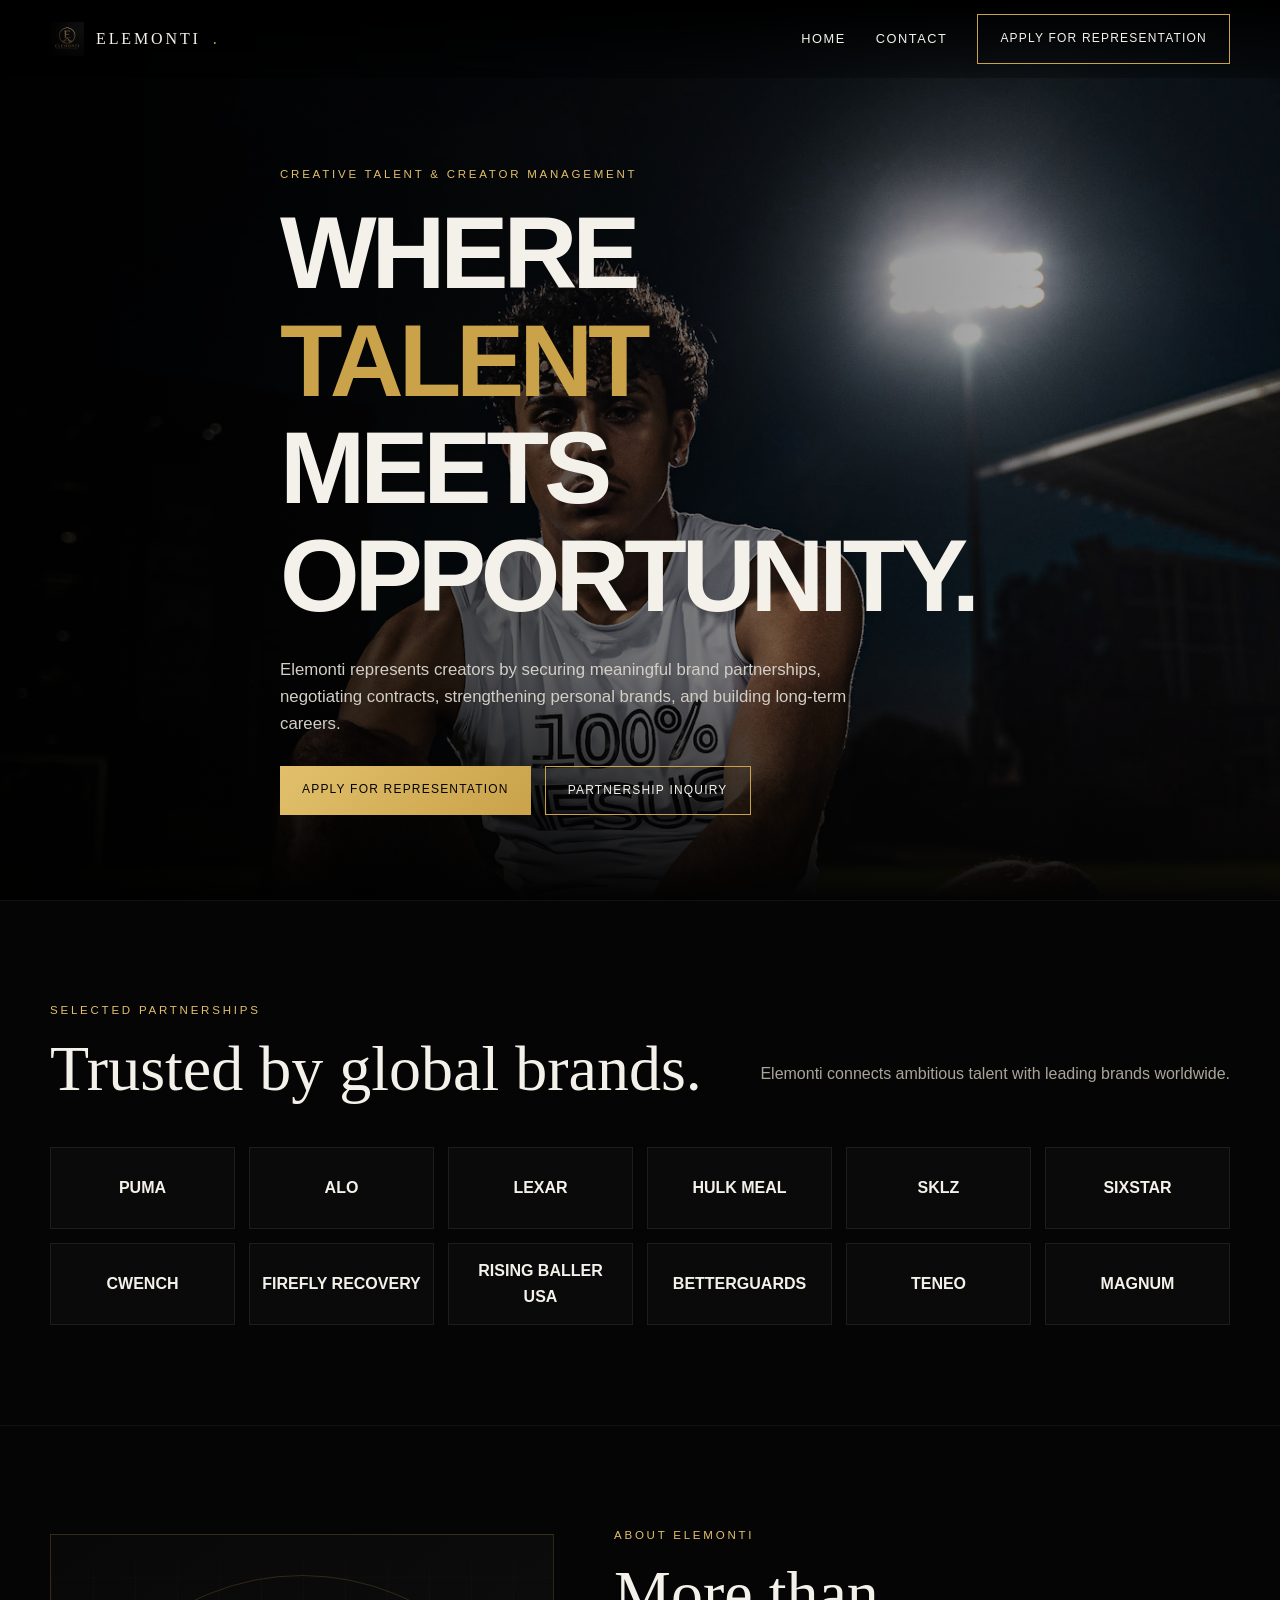
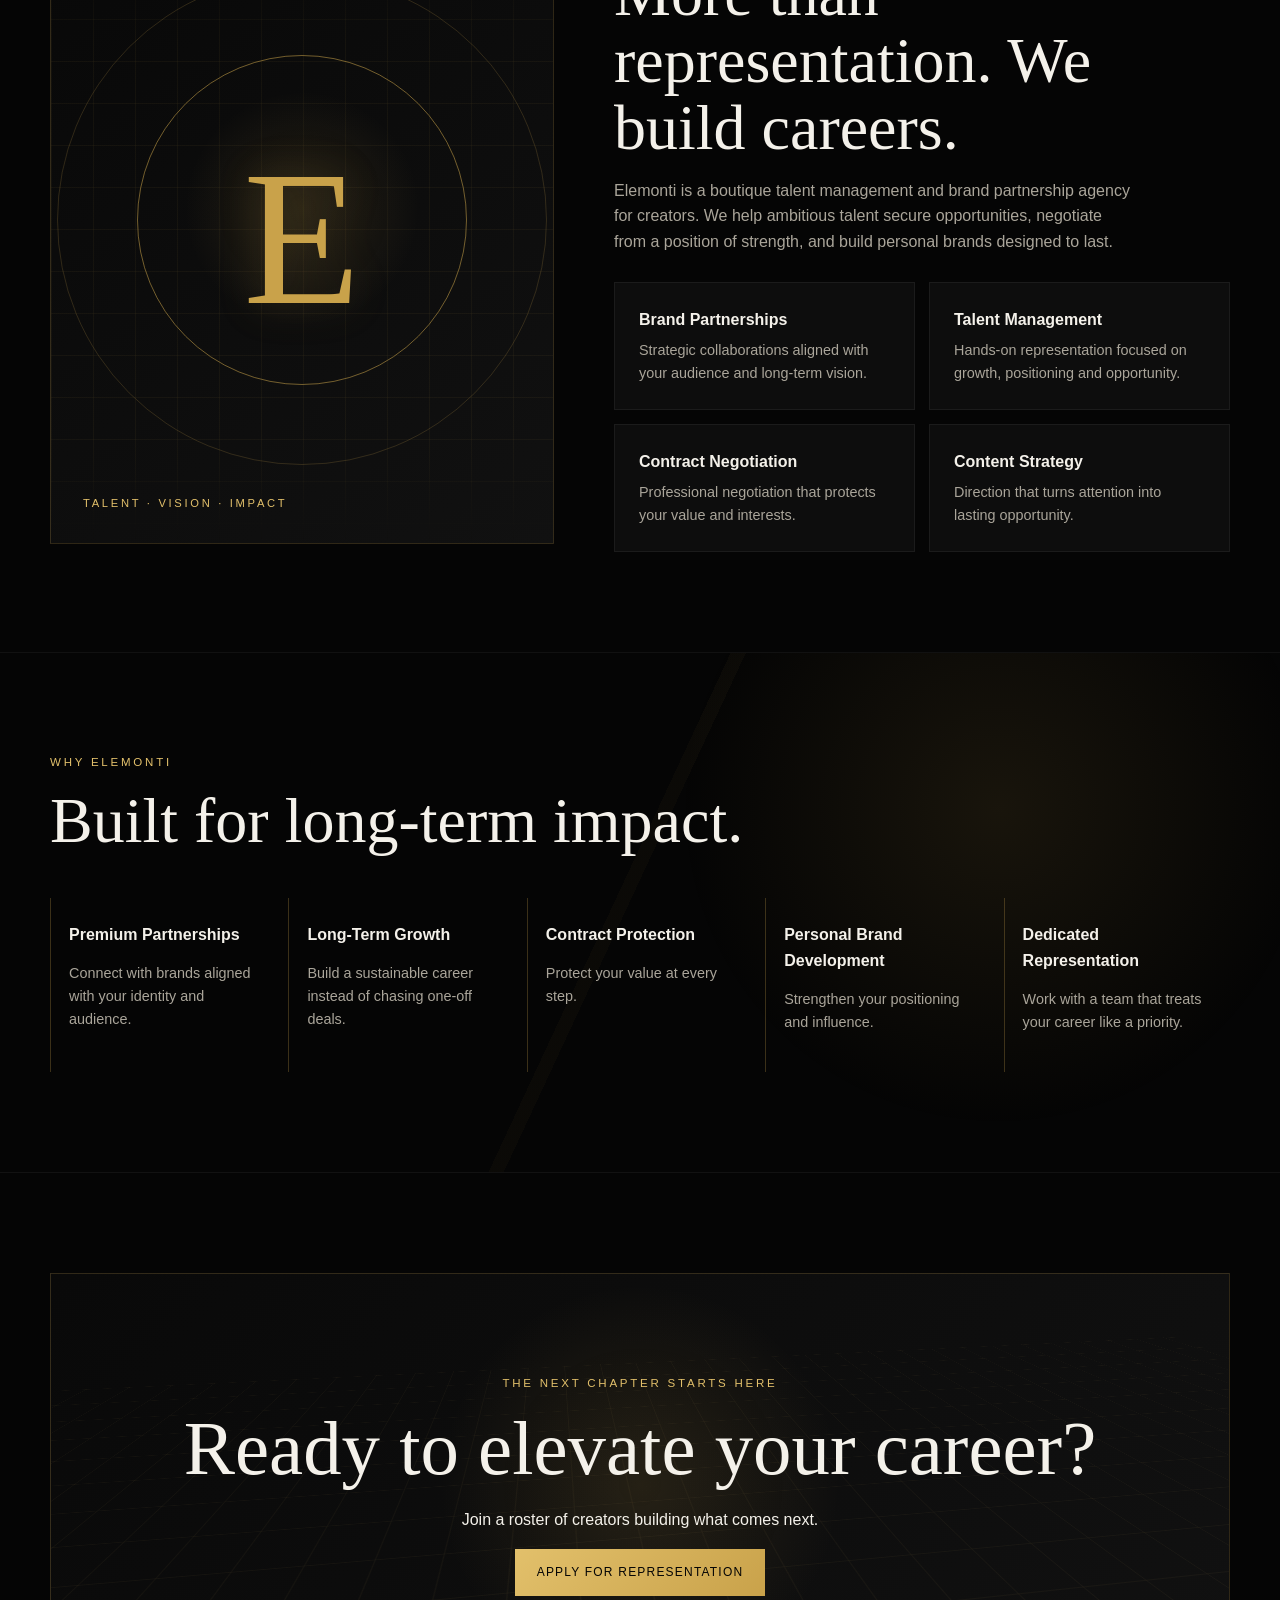
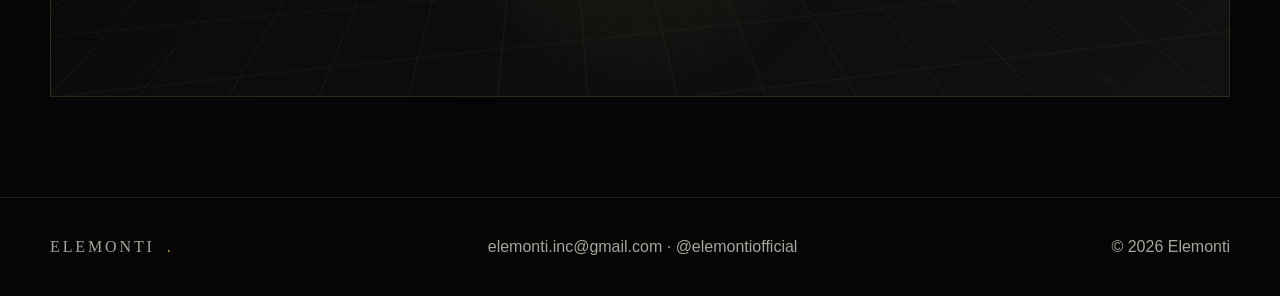
==== index.html @ 6a78b01d "Add files via upload" ====
<!doctype html>
<html lang="en">
<head>
  <meta charset="utf-8">
  <meta name="viewport" content="width=device-width,initial-scale=1">
  <title>Elemonti — Talent & Creator Management</title>
  <meta name="description" content="Elemonti represents creators through brand partnerships, contract negotiation, content strategy and long-term career development.">
  <link rel="icon" type="image/png" sizes="32x32" href="assets/favicon-32.png">
  <link rel="icon" type="image/png" sizes="16x16" href="assets/favicon-16.png">
  <link rel="stylesheet" href="styles.css">
</head>
<body>
<header>
  <div class="container nav">
    <a class="brand" href="index.html"><img src="assets/logo-icon.png" alt="" class="brand-mark">ELEMONTI<span>.</span></a>
    <nav>
      <a href="index.html" class="nav-home">Home</a>
      <a href="contact.html">Contact</a>
      <a class="btn nav-apply" href="contact.html?inquiry=representation#inquiry-form"><span class="btn-full">Apply for Representation</span><span class="btn-short">Apply</span></a>
    </nav>
  </div>
</header>

<main>
  <section class="hero">
    <div class="container hero-content">
      <div class="eyebrow">Creative talent & creator management</div>
      <h1>Where <span>Talent</span><br>Meets Opportunity.</h1>
      <p>Elemonti represents creators by securing meaningful brand partnerships, negotiating contracts, strengthening personal brands, and building long-term careers.</p>
      <div class="actions">
        <a class="btn primary" href="contact.html?inquiry=representation#inquiry-form">Apply for Representation</a>
        <a class="btn" href="contact.html?inquiry=partnership#inquiry-form">Partnership Inquiry</a>
      </div>
    </div>
  </section>

  <section class="section">
    <div class="container">
      <div class="section-title">
        <div>
          <div class="eyebrow">Selected partnerships</div>
          <h2>Trusted by global brands.</h2>
        </div>
        <p>Elemonti connects ambitious talent with leading brands worldwide.</p>
      </div>
      <div class="logos" aria-label="Brand partners">
        <div class="logo">PUMA</div><div class="logo">ALO</div><div class="logo">LEXAR</div><div class="logo">HULK MEAL</div><div class="logo">SKLZ</div><div class="logo">SIXSTAR</div><div class="logo">CWENCH</div><div class="logo">FIREFLY RECOVERY</div><div class="logo">RISING BALLER USA</div><div class="logo">BETTERGUARDS</div><div class="logo">TENEO</div><div class="logo">MAGNUM</div>
      </div>
    </div>
  </section>

  <section class="section">
    <div class="container about">
      <div class="abstract-visual abstract-about" aria-hidden="true">
        <div class="orbit orbit-one"></div>
        <div class="orbit orbit-two"></div>
        <div class="monogram">E</div>
        <div class="abstract-caption">Talent · Vision · Impact</div>
      </div>
      <div class="copy">
        <div class="eyebrow">About Elemonti</div>
        <h2>More than representation. We build careers.</h2>
        <p>Elemonti is a boutique talent management and brand partnership agency for creators. We help ambitious talent secure opportunities, negotiate from a position of strength, and build personal brands designed to last.</p>
        <div class="services">
          <div class="service"><b>Brand Partnerships</b><span>Strategic collaborations aligned with your audience and long-term vision.</span></div>
          <div class="service"><b>Talent Management</b><span>Hands-on representation focused on growth, positioning and opportunity.</span></div>
          <div class="service"><b>Contract Negotiation</b><span>Professional negotiation that protects your value and interests.</span></div>
          <div class="service"><b>Content Strategy</b><span>Direction that turns attention into lasting opportunity.</span></div>
        </div>
      </div>
    </div>
  </section>

  <section class="section why-section">
    <div class="container">
      <div class="section-title">
        <div>
          <div class="eyebrow">Why Elemonti</div>
          <h2>Built for long-term impact.</h2>
        </div>
      </div>
      <div class="why">
        <div><b>Premium Partnerships</b><p>Connect with brands aligned with your identity and audience.</p></div>
        <div><b>Long-Term Growth</b><p>Build a sustainable career instead of chasing one-off deals.</p></div>
        <div><b>Contract Protection</b><p>Protect your value at every step.</p></div>
        <div><b>Personal Brand Development</b><p>Strengthen your positioning and influence.</p></div>
        <div><b>Dedicated Representation</b><p>Work with a team that treats your career like a priority.</p></div>
      </div>
    </div>
  </section>

  <section class="section">
    <div class="container">
      <div class="cta">
        <div class="cta-grid" aria-hidden="true"></div>
        <div class="cta-content">
          <div class="eyebrow">The next chapter starts here</div>
          <h2>Ready to elevate your career?</h2>
          <p>Join a roster of creators building what comes next.</p>
          <a class="btn primary" href="contact.html?inquiry=representation#inquiry-form">Apply for Representation</a>
        </div>
      </div>
    </div>
  </section>
</main>

<footer>
  <div class="container footer">
    <div class="brand">ELEMONTI<span>.</span></div>
    <div>elemonti.inc@gmail.com · @elemontiofficial</div>
    <div>© 2026 Elemonti</div>
  </div>
</footer>
<script src="script.js"></script>
</body>
</html>
---- styles.css ----
:root{--bg:#050505;--panel:#0d0d0d;--text:#f4f1ea;--muted:#aaa59a;--gold:#c9a24a;--gold2:#e2c06b;--line:rgba(201,162,74,.28);--max:1180px}
*{box-sizing:border-box}html{scroll-behavior:smooth}body{margin:0;background:var(--bg);color:var(--text);font-family:Arial,sans-serif;line-height:1.6}a{color:inherit;text-decoration:none}img{display:block;max-width:100%}.container{width:min(var(--max),calc(100% - 40px));margin:auto}
header{position:fixed;inset:0 0 auto;z-index:20;background:linear-gradient(#000,rgba(0,0,0,.25));backdrop-filter:blur(8px)}.nav{height:78px;display:flex;align-items:center;justify-content:space-between}.brand{font-family:Georgia,serif;letter-spacing:.18em;display:inline-flex;align-items:center;gap:12px}.brand span{color:var(--gold)}.brand-mark{width:34px;height:34px;object-fit:contain;display:block}nav{display:flex;gap:30px;align-items:center;text-transform:uppercase;font-size:.8rem;letter-spacing:.12em}nav a:not(.btn){transition:color .25s ease}nav a:not(.btn):hover{color:var(--gold2)}
.btn{display:inline-flex;padding:14px 22px;border:1px solid var(--gold);text-transform:uppercase;font-size:.75rem;letter-spacing:.1em;transition:.25s;cursor:pointer}.btn-short{display:none}.btn.primary{background:linear-gradient(135deg,var(--gold2),var(--gold));color:#050505;border:0}.btn:hover{transform:translateY(-2px);box-shadow:0 12px 34px rgba(201,162,74,.14)}
.hero{min-height:100vh;display:grid;align-items:center;position:relative;overflow:hidden}.hero:before{content:"";position:absolute;inset:0;background:linear-gradient(90deg,rgba(0,0,0,.94),rgba(0,0,0,.55) 48%,rgba(0,0,0,.18)),linear-gradient(0deg,#050505,transparent 25%),url('assets/christopher.jpg') center 35%/cover no-repeat;filter:saturate(.75)}.hero-content{position:relative;z-index:2;max-width:720px;padding-top:80px}.eyebrow{color:var(--gold2);text-transform:uppercase;letter-spacing:.24em;font-size:.72rem;margin-bottom:16px}h1,h2,h3{line-height:1.05;margin:0}h1{font-size:clamp(3.5rem,8vw,7.5rem);text-transform:uppercase;letter-spacing:-.05em}h1 span{color:var(--gold)}.hero p{max-width:620px;color:#d2cec6;font-size:1.05rem;margin:28px 0}.actions{display:flex;gap:14px;flex-wrap:wrap}
.section{padding:100px 0;border-top:1px solid rgba(255,255,255,.05)}.section-title{display:flex;justify-content:space-between;gap:30px;align-items:end;margin-bottom:44px}.section-title h2,.copy h2,.page-hero h1{font-family:Georgia,serif;font-weight:500;text-transform:none;font-size:clamp(2.5rem,5vw,4.7rem)}.section-title p,.copy p{max-width:520px;color:var(--muted)}
.logos{display:grid;grid-template-columns:repeat(6,1fr);gap:14px}.logo{min-height:82px;display:grid;place-items:center;text-align:center;background:#0a0a0a;border:1px solid rgba(255,255,255,.08);padding:12px;font-weight:700;transition:.25s;cursor:default;user-select:none}.logo:hover{color:var(--gold2);border-color:var(--gold)}
.about{display:grid;grid-template-columns:.9fr 1.1fr;gap:60px;align-items:center}.abstract-visual{position:relative;min-height:610px;overflow:hidden;background:radial-gradient(circle at 50% 45%,rgba(201,162,74,.14),transparent 28%),linear-gradient(145deg,#080808,#111);border:1px solid rgba(201,162,74,.2)}.abstract-visual:before{content:"";position:absolute;inset:0;background-image:linear-gradient(rgba(201,162,74,.06) 1px,transparent 1px),linear-gradient(90deg,rgba(201,162,74,.06) 1px,transparent 1px);background-size:42px 42px;mask-image:linear-gradient(to bottom,transparent,#000 18%,#000 82%,transparent)}.orbit{position:absolute;border:1px solid rgba(201,162,74,.55);border-radius:50%;left:50%;top:47%;transform:translate(-50%,-50%)}.orbit-one{width:330px;height:330px}.orbit-two{width:490px;height:490px;border-color:rgba(201,162,74,.2)}.monogram{position:absolute;inset:0;display:grid;place-items:center;font-family:Georgia,serif;font-size:12rem;color:var(--gold);text-shadow:0 0 45px rgba(201,162,74,.18)}.abstract-caption{position:absolute;left:32px;bottom:30px;text-transform:uppercase;letter-spacing:.24em;font-size:.7rem;color:var(--gold2)}
.services{display:grid;grid-template-columns:1fr 1fr;gap:14px;margin-top:28px}.service{padding:24px;background:var(--panel);border:1px solid rgba(255,255,255,.06);transition:border-color .3s ease,transform .3s ease}.service:hover{border-color:rgba(201,162,74,.4);transform:translateY(-2px)}.service span{display:block;color:var(--muted);font-size:.9rem;margin-top:6px}
.why-section{position:relative;overflow:hidden}.why-section:before{content:"";position:absolute;inset:0;background:radial-gradient(circle at 78% 30%,rgba(201,162,74,.1),transparent 30%),linear-gradient(115deg,transparent 0 48%,rgba(201,162,74,.035) 48% 49%,transparent 49% 100%);pointer-events:none}.why{display:grid;grid-template-columns:repeat(5,1fr);gap:12px;position:relative}.why div{padding:24px 18px;border-left:1px solid var(--line)}.why p{color:var(--muted);font-size:.9rem}
.cta{text-align:center;padding:100px 30px;position:relative;overflow:hidden;background:radial-gradient(circle at 50% 50%,rgba(201,162,74,.13),transparent 32%),linear-gradient(135deg,#090909,#111);border:1px solid rgba(201,162,74,.2)}.cta-grid{position:absolute;inset:-35%;background:repeating-linear-gradient(90deg,transparent 0 54px,rgba(201,162,74,.07) 54px 55px),repeating-linear-gradient(0deg,transparent 0 54px,rgba(201,162,74,.07) 54px 55px);transform:perspective(550px) rotateX(58deg) rotateZ(-8deg);opacity:.65}.cta-content{position:relative;z-index:1}.cta h2{font-family:Georgia,serif;font-size:clamp(2.6rem,6vw,5rem);font-weight:500;margin-bottom:18px}
.page-hero{padding:170px 0 90px;background:radial-gradient(circle at 70% 20%,rgba(201,162,74,.15),transparent 35%)}
.contact{display:grid;grid-template-columns:.8fr 1.2fr;gap:60px}.contact-heading{font-family:Georgia,serif;font-size:3.4rem;font-weight:500}.contact-copy{color:var(--muted)}.card{padding:34px;background:var(--panel);border:1px solid rgba(255,255,255,.07)}#inquiry-form:target{border-color:var(--gold);box-shadow:0 0 0 1px rgba(201,162,74,.22),0 18px 60px rgba(0,0,0,.22)}form{display:grid;gap:15px}label{display:grid;gap:7px;color:#ddd;font-size:.86rem}input,select,textarea{width:100%;background:#090909;color:#fff;border:1px solid rgba(255,255,255,.12);padding:15px;font:inherit}input:focus,select:focus,textarea:focus{outline:1px solid var(--gold);border-color:var(--gold)}textarea{min-height:150px}
footer{padding:36px 0;border-top:1px solid rgba(255,255,255,.08);color:var(--muted)}.footer{display:flex;justify-content:space-between;gap:20px}
@media(max-width:900px){nav a.nav-home{display:none}nav{gap:16px}.logos{grid-template-columns:repeat(3,1fr)}.about,.contact{grid-template-columns:1fr}.abstract-visual{min-height:520px}.why{grid-template-columns:1fr 1fr}}
@media(max-width:420px){.nav .btn-full{display:none}.nav .btn-short{display:inline}}
@media(max-width:600px){.container{width:min(100% - 24px,var(--max))}.hero{min-height:860px}.hero-content{align-self:end;padding-bottom:60px}.hero:before{background-position:62% center}.logos,.services{grid-template-columns:1fr 1fr}.why{grid-template-columns:1fr}.section{padding:75px 0}.footer{flex-direction:column}.abstract-visual{min-height:440px}.orbit-one{width:240px;height:240px}.orbit-two{width:350px;height:350px}.monogram{font-size:8rem}}
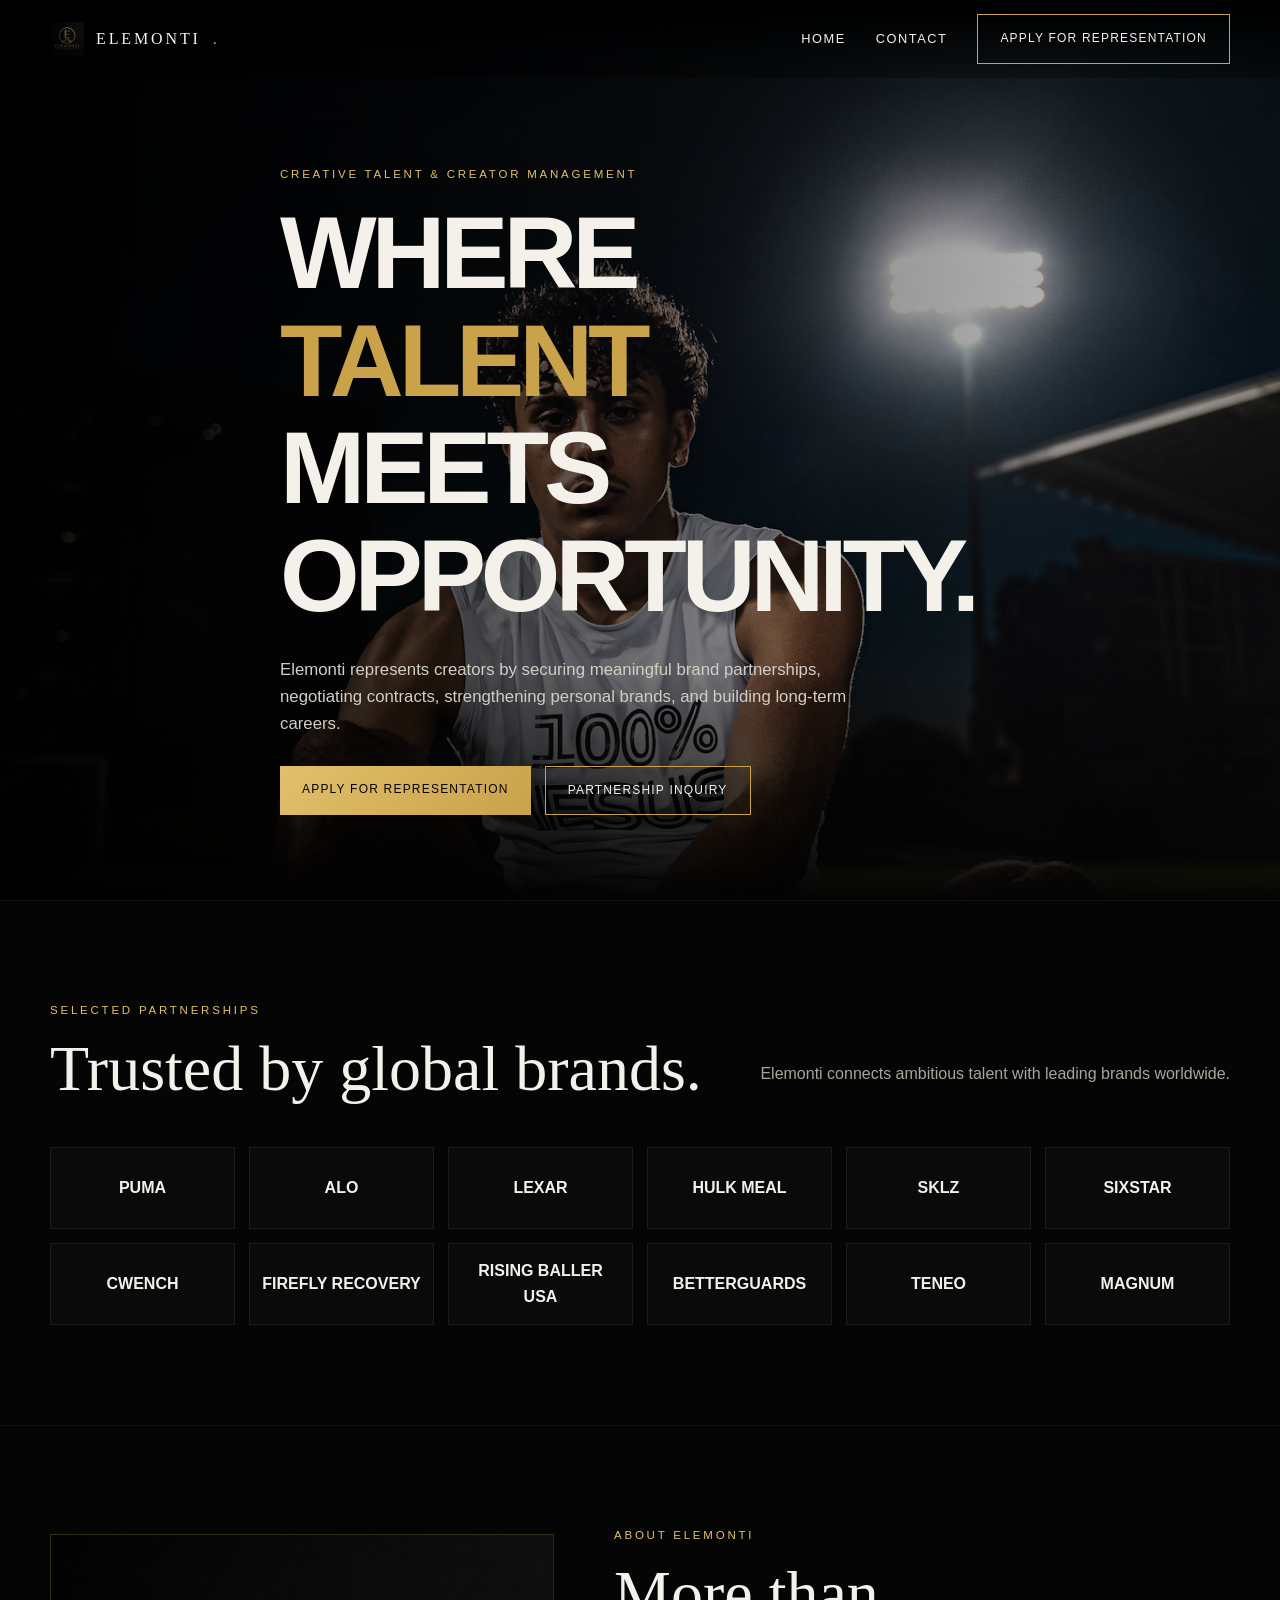
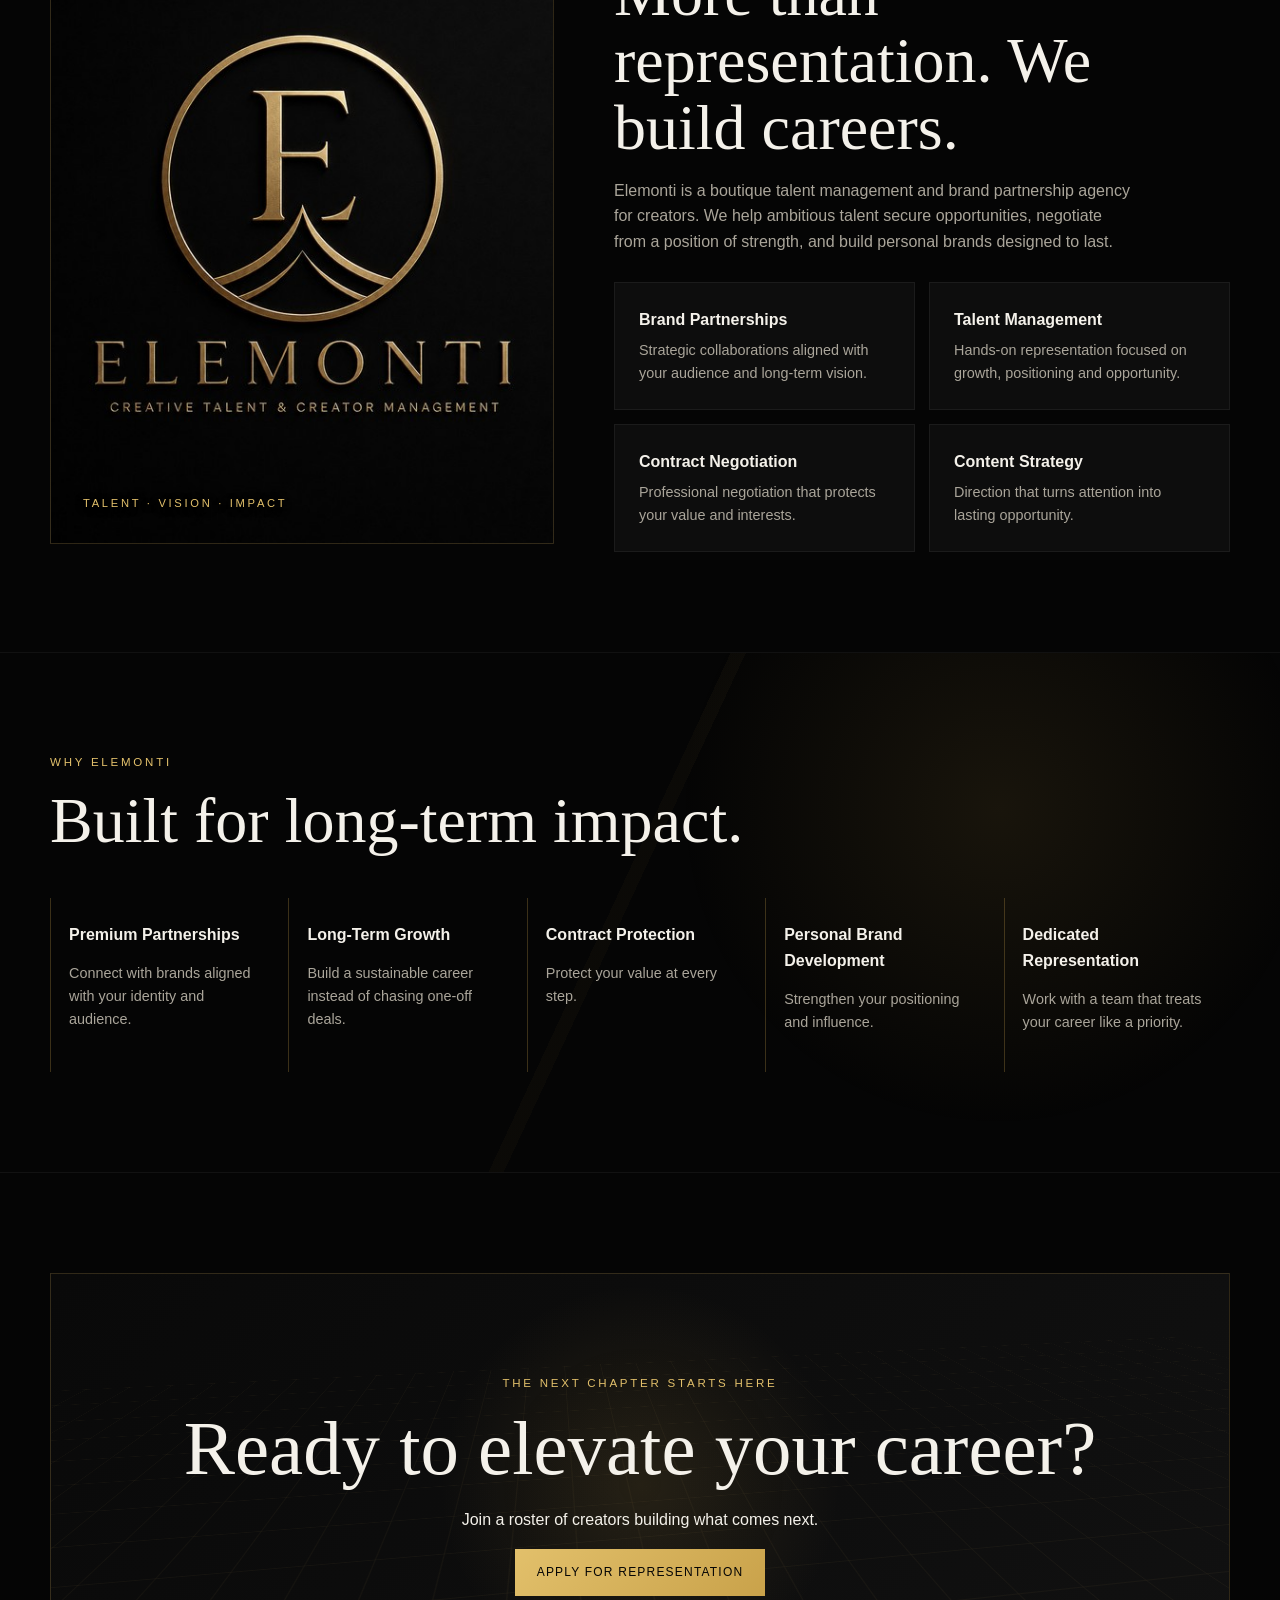
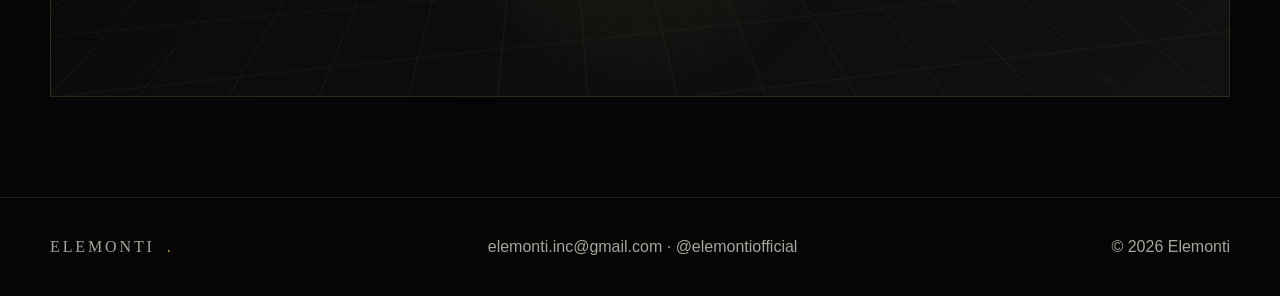
==== commit 9b350fa5: "Add files via upload" ====
--- a/index.html
+++ b/index.html
@@ -52,9 +52,7 @@
   <section class="section">
     <div class="container about">
       <div class="abstract-visual abstract-about" aria-hidden="true">
-        <div class="orbit orbit-one"></div>
-        <div class="orbit orbit-two"></div>
-        <div class="monogram">E</div>
+        <img src="assets/logo-mark.jpg" alt="" class="about-logo">
         <div class="abstract-caption">Talent · Vision · Impact</div>
       </div>
       <div class="copy">
--- a/styles.css
+++ b/styles.css
@@ -5,7 +5,7 @@
 .hero{min-height:100vh;display:grid;align-items:center;position:relative;overflow:hidden}.hero:before{content:"";position:absolute;inset:0;background:linear-gradient(90deg,rgba(0,0,0,.94),rgba(0,0,0,.55) 48%,rgba(0,0,0,.18)),linear-gradient(0deg,#050505,transparent 25%),url('assets/christopher.jpg') center 35%/cover no-repeat;filter:saturate(.75)}.hero-content{position:relative;z-index:2;max-width:720px;padding-top:80px}.eyebrow{color:var(--gold2);text-transform:uppercase;letter-spacing:.24em;font-size:.72rem;margin-bottom:16px}h1,h2,h3{line-height:1.05;margin:0}h1{font-size:clamp(3.5rem,8vw,7.5rem);text-transform:uppercase;letter-spacing:-.05em}h1 span{color:var(--gold)}.hero p{max-width:620px;color:#d2cec6;font-size:1.05rem;margin:28px 0}.actions{display:flex;gap:14px;flex-wrap:wrap}
 .section{padding:100px 0;border-top:1px solid rgba(255,255,255,.05)}.section-title{display:flex;justify-content:space-between;gap:30px;align-items:end;margin-bottom:44px}.section-title h2,.copy h2,.page-hero h1{font-family:Georgia,serif;font-weight:500;text-transform:none;font-size:clamp(2.5rem,5vw,4.7rem)}.section-title p,.copy p{max-width:520px;color:var(--muted)}
 .logos{display:grid;grid-template-columns:repeat(6,1fr);gap:14px}.logo{min-height:82px;display:grid;place-items:center;text-align:center;background:#0a0a0a;border:1px solid rgba(255,255,255,.08);padding:12px;font-weight:700;transition:.25s;cursor:default;user-select:none}.logo:hover{color:var(--gold2);border-color:var(--gold)}
-.about{display:grid;grid-template-columns:.9fr 1.1fr;gap:60px;align-items:center}.abstract-visual{position:relative;min-height:610px;overflow:hidden;background:radial-gradient(circle at 50% 45%,rgba(201,162,74,.14),transparent 28%),linear-gradient(145deg,#080808,#111);border:1px solid rgba(201,162,74,.2)}.abstract-visual:before{content:"";position:absolute;inset:0;background-image:linear-gradient(rgba(201,162,74,.06) 1px,transparent 1px),linear-gradient(90deg,rgba(201,162,74,.06) 1px,transparent 1px);background-size:42px 42px;mask-image:linear-gradient(to bottom,transparent,#000 18%,#000 82%,transparent)}.orbit{position:absolute;border:1px solid rgba(201,162,74,.55);border-radius:50%;left:50%;top:47%;transform:translate(-50%,-50%)}.orbit-one{width:330px;height:330px}.orbit-two{width:490px;height:490px;border-color:rgba(201,162,74,.2)}.monogram{position:absolute;inset:0;display:grid;place-items:center;font-family:Georgia,serif;font-size:12rem;color:var(--gold);text-shadow:0 0 45px rgba(201,162,74,.18)}.abstract-caption{position:absolute;left:32px;bottom:30px;text-transform:uppercase;letter-spacing:.24em;font-size:.7rem;color:var(--gold2)}
+.about{display:grid;grid-template-columns:.9fr 1.1fr;gap:60px;align-items:center}.abstract-visual{position:relative;min-height:610px;overflow:hidden;background:radial-gradient(circle at 50% 45%,rgba(201,162,74,.14),transparent 28%),linear-gradient(145deg,#080808,#111);border:1px solid rgba(201,162,74,.2)}.abstract-visual:before{content:"";position:absolute;inset:0;background-image:linear-gradient(rgba(201,162,74,.06) 1px,transparent 1px),linear-gradient(90deg,rgba(201,162,74,.06) 1px,transparent 1px);background-size:42px 42px;mask-image:linear-gradient(to bottom,transparent,#000 18%,#000 82%,transparent)}.about-logo{position:absolute;inset:0;width:100%;height:100%;object-fit:cover}.abstract-caption{position:absolute;left:32px;bottom:30px;text-transform:uppercase;letter-spacing:.24em;font-size:.7rem;color:var(--gold2);z-index:2;text-shadow:0 2px 8px rgba(0,0,0,.6)}
 .services{display:grid;grid-template-columns:1fr 1fr;gap:14px;margin-top:28px}.service{padding:24px;background:var(--panel);border:1px solid rgba(255,255,255,.06);transition:border-color .3s ease,transform .3s ease}.service:hover{border-color:rgba(201,162,74,.4);transform:translateY(-2px)}.service span{display:block;color:var(--muted);font-size:.9rem;margin-top:6px}
 .why-section{position:relative;overflow:hidden}.why-section:before{content:"";position:absolute;inset:0;background:radial-gradient(circle at 78% 30%,rgba(201,162,74,.1),transparent 30%),linear-gradient(115deg,transparent 0 48%,rgba(201,162,74,.035) 48% 49%,transparent 49% 100%);pointer-events:none}.why{display:grid;grid-template-columns:repeat(5,1fr);gap:12px;position:relative}.why div{padding:24px 18px;border-left:1px solid var(--line)}.why p{color:var(--muted);font-size:.9rem}
 .cta{text-align:center;padding:100px 30px;position:relative;overflow:hidden;background:radial-gradient(circle at 50% 50%,rgba(201,162,74,.13),transparent 32%),linear-gradient(135deg,#090909,#111);border:1px solid rgba(201,162,74,.2)}.cta-grid{position:absolute;inset:-35%;background:repeating-linear-gradient(90deg,transparent 0 54px,rgba(201,162,74,.07) 54px 55px),repeating-linear-gradient(0deg,transparent 0 54px,rgba(201,162,74,.07) 54px 55px);transform:perspective(550px) rotateX(58deg) rotateZ(-8deg);opacity:.65}.cta-content{position:relative;z-index:1}.cta h2{font-family:Georgia,serif;font-size:clamp(2.6rem,6vw,5rem);font-weight:500;margin-bottom:18px}
@@ -14,4 +14,4 @@
 footer{padding:36px 0;border-top:1px solid rgba(255,255,255,.08);color:var(--muted)}.footer{display:flex;justify-content:space-between;gap:20px}
 @media(max-width:900px){nav a.nav-home{display:none}nav{gap:16px}.logos{grid-template-columns:repeat(3,1fr)}.about,.contact{grid-template-columns:1fr}.abstract-visual{min-height:520px}.why{grid-template-columns:1fr 1fr}}
 @media(max-width:420px){.nav .btn-full{display:none}.nav .btn-short{display:inline}}
-@media(max-width:600px){.container{width:min(100% - 24px,var(--max))}.hero{min-height:860px}.hero-content{align-self:end;padding-bottom:60px}.hero:before{background-position:62% center}.logos,.services{grid-template-columns:1fr 1fr}.why{grid-template-columns:1fr}.section{padding:75px 0}.footer{flex-direction:column}.abstract-visual{min-height:440px}.orbit-one{width:240px;height:240px}.orbit-two{width:350px;height:350px}.monogram{font-size:8rem}}
+@media(max-width:600px){.container{width:min(100% - 24px,var(--max))}.hero{min-height:860px}.hero-content{align-self:end;padding-bottom:60px}.hero:before{background-position:62% center}.hero h1{font-size:clamp(2.3rem,10vw,3.4rem);line-height:1.2;letter-spacing:-.01em}.logos,.services{grid-template-columns:1fr 1fr}.why{grid-template-columns:1fr}.section{padding:75px 0}.footer{flex-direction:column}.abstract-visual{min-height:440px}}
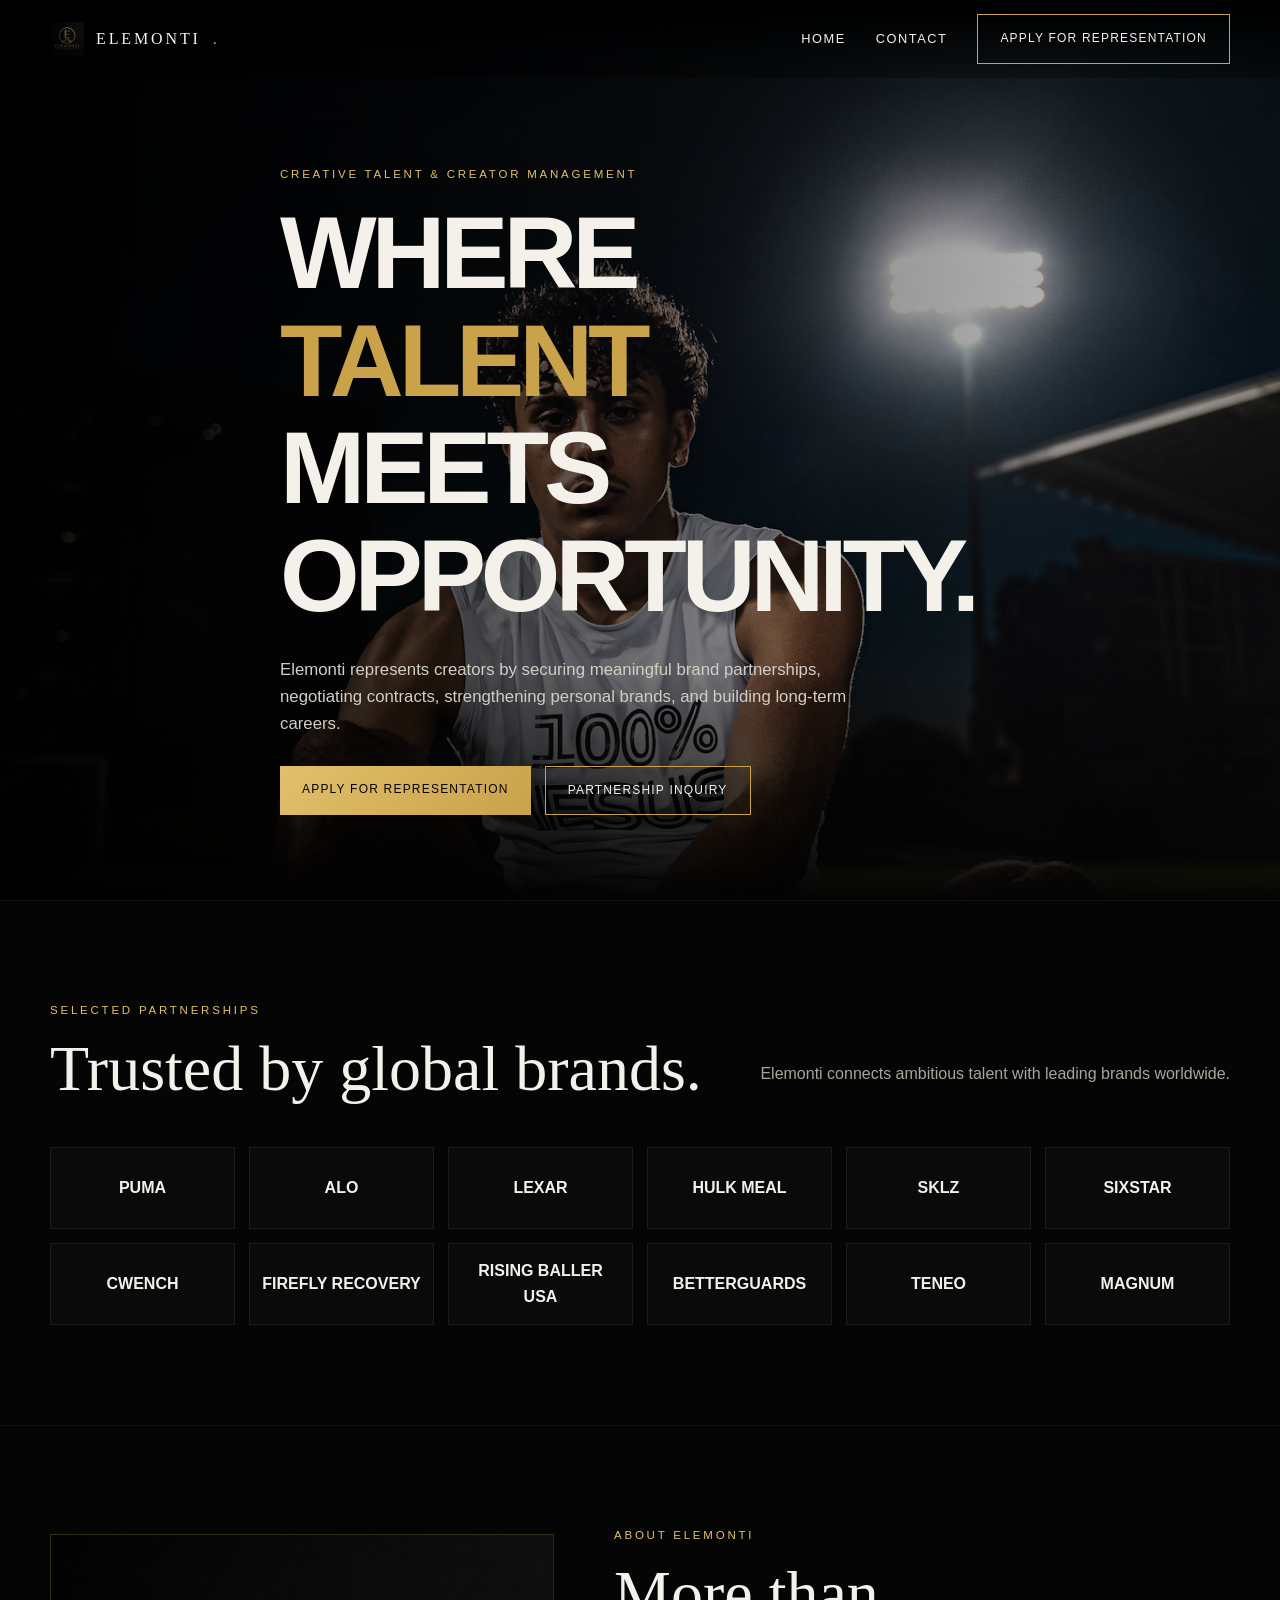
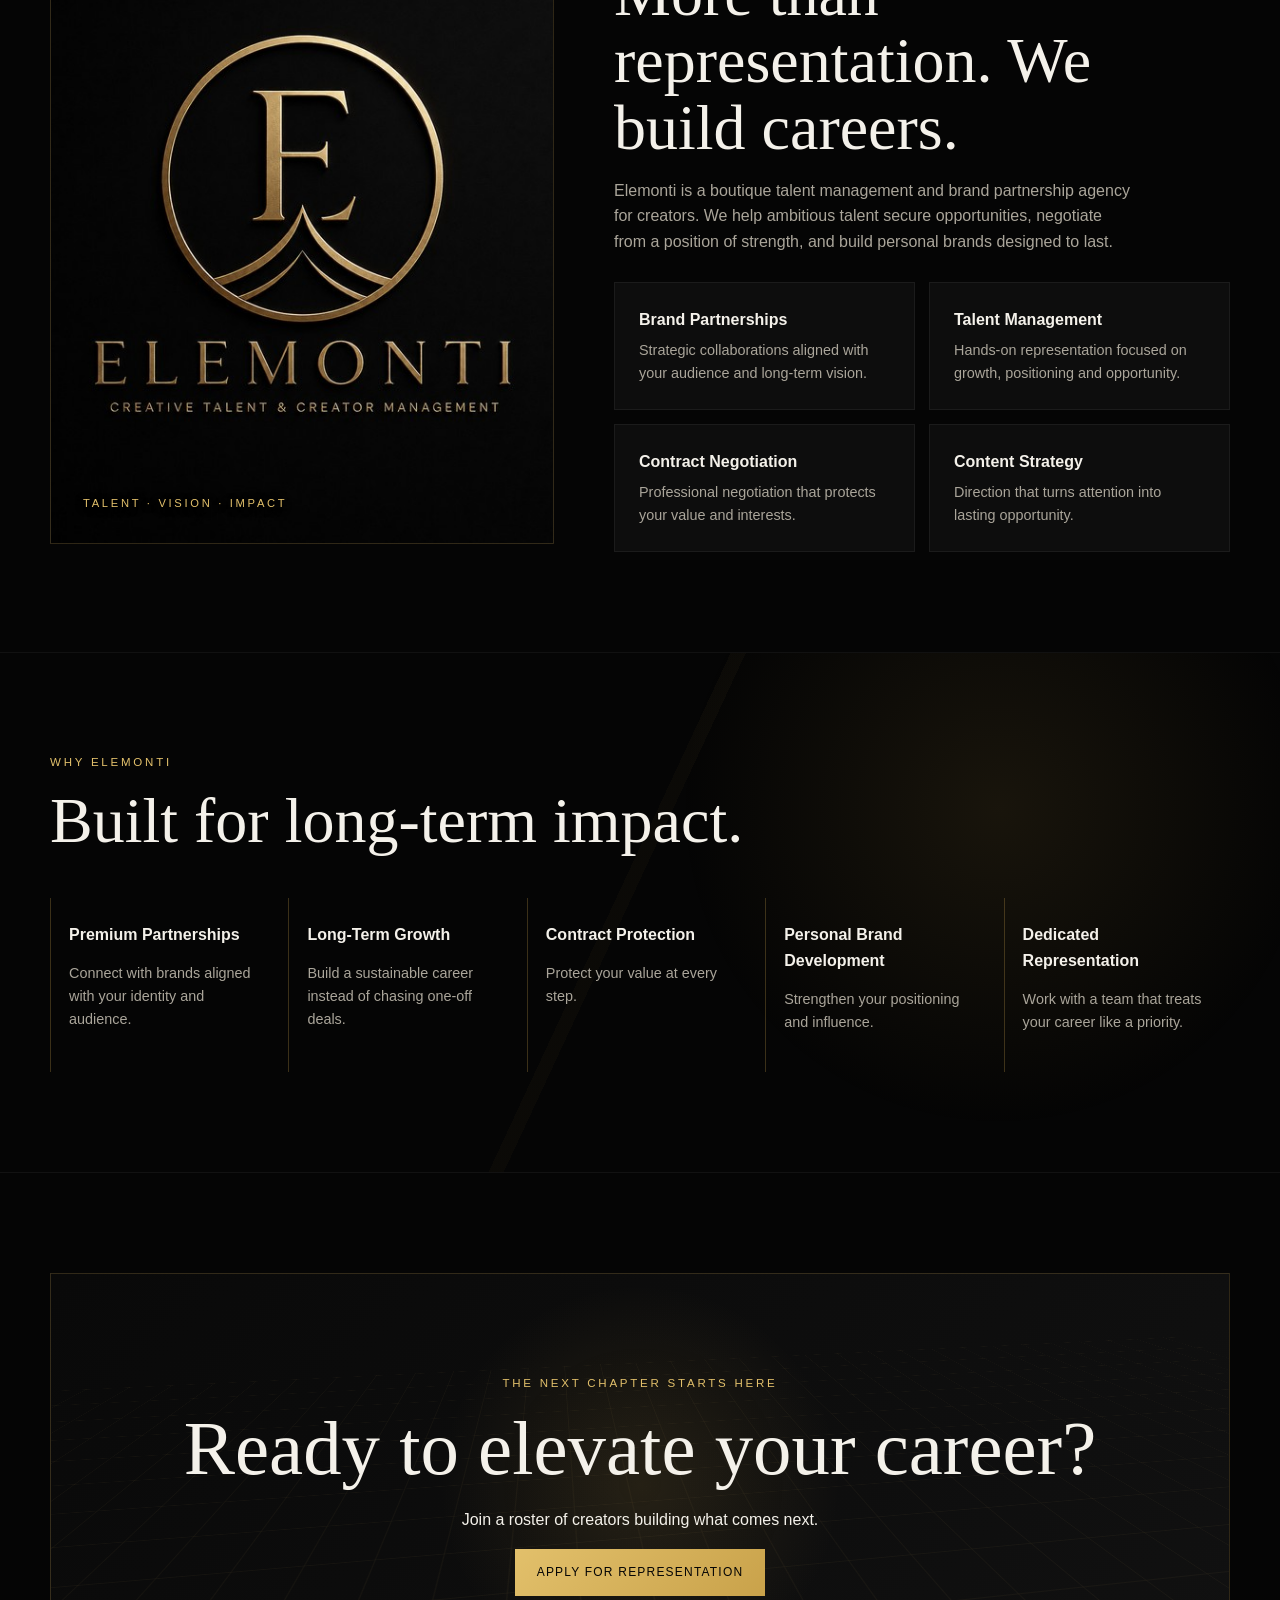
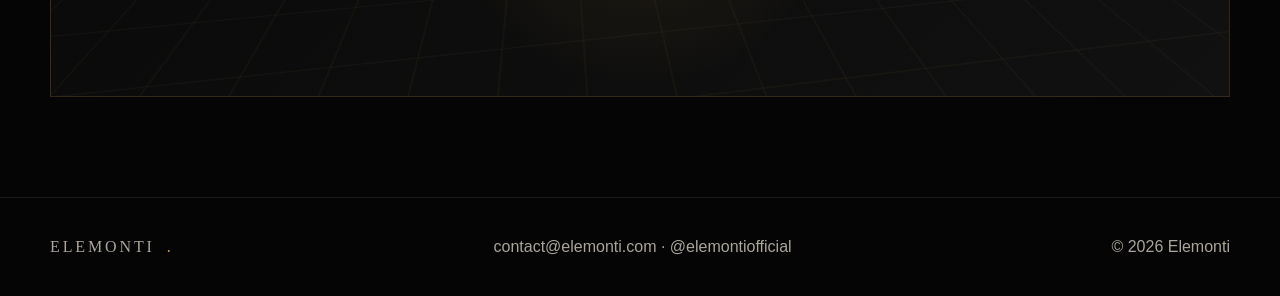
==== commit 80598d30: "Add files via upload" ====
--- a/index.html
+++ b/index.html
@@ -105,7 +105,7 @@
 <footer>
   <div class="container footer">
     <div class="brand">ELEMONTI<span>.</span></div>
-    <div>elemonti.inc@gmail.com · @elemontiofficial</div>
+    <div>contact@elemonti.com · @elemontiofficial</div>
     <div>© 2026 Elemonti</div>
   </div>
 </footer>
